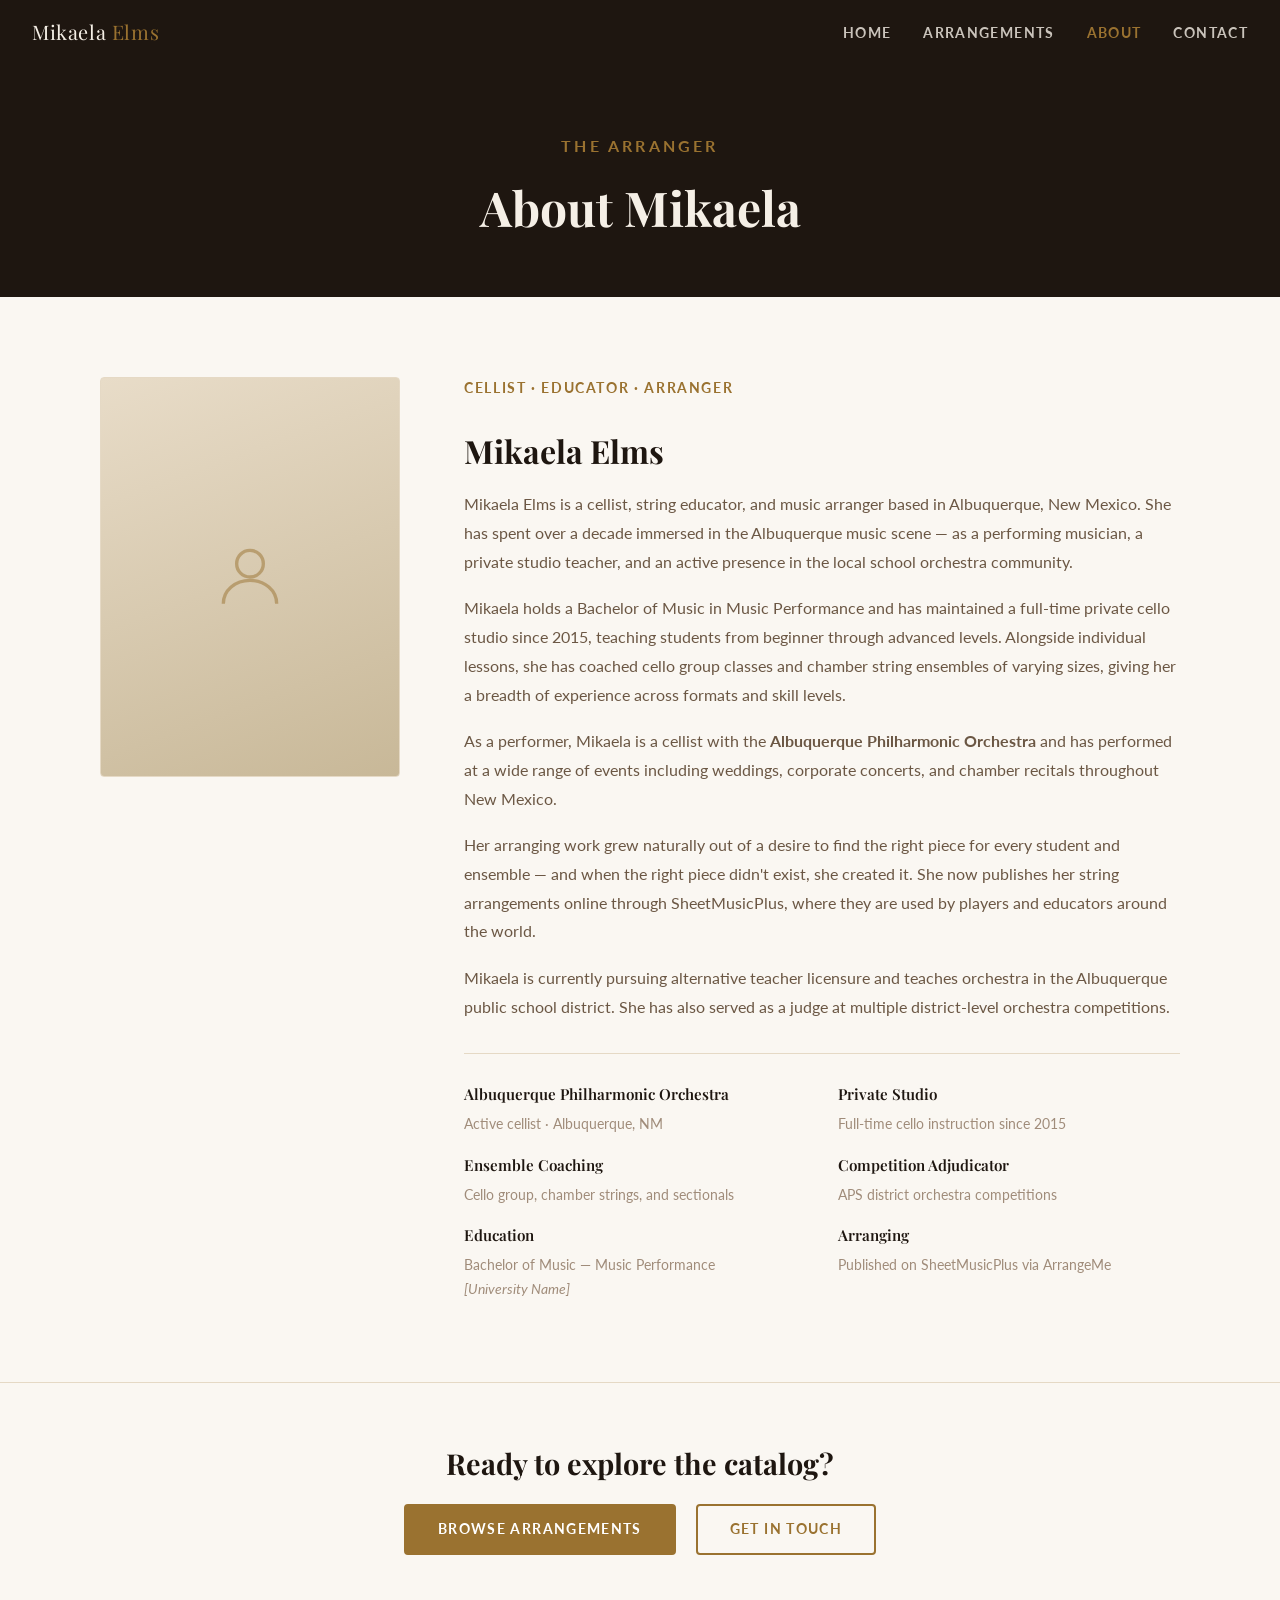
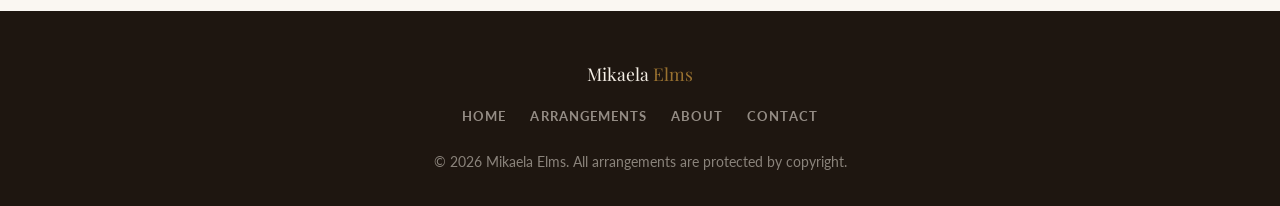
==== about.html @ 3a96482f "new site changes" ====
<!DOCTYPE html>
<html lang="en">
<head>
  <meta charset="UTF-8" />
  <meta name="viewport" content="width=device-width, initial-scale=1.0" />
  <title>About — Mikaela Elms</title>
  <meta name="description" content="About Mikaela Elms — cellist, educator, and arranger based in Albuquerque, New Mexico." />
  <link rel="stylesheet" href="styles.css" />
</head>
<body>

<!-- ── Navigation ──────────────────────────────────────────── -->
<nav class="site-nav">
  <a href="index.html" class="logo">Mikaela <span>Elms</span></a>
  <button class="nav-toggle" aria-label="Toggle menu" onclick="this.closest('nav').querySelector('.nav-links').classList.toggle('open')">
    <span></span><span></span><span></span>
  </button>
  <ul class="nav-links">
    <li><a href="index.html">Home</a></li>
    <li><a href="arrangements.html">Arrangements</a></li>
    <li><a href="about.html" class="active">About</a></li>
    <li><a href="contact.html">Contact</a></li>
  </ul>
</nav>

<!-- ── Page hero ───────────────────────────────────────────── -->
<div class="page-hero">
  <p class="section-label">The Arranger</p>
  <h1>About Mikaela</h1>
</div>

<!-- ── About content ───────────────────────────────────────── -->
<section class="section">
  <div class="section-inner">
    <div class="about-grid">

      <!-- Photo -->
      <div>
        <!-- Replace the placeholder below with:
             <img class="about-photo" src="images/mikaela.jpg" alt="Mikaela Elms">
             once you have a photo ready. -->
        <div class="about-photo-placeholder">
          <svg width="80" height="80" viewBox="0 0 24 24" fill="none" stroke="#9A7230" stroke-width="1" opacity="0.5">
            <circle cx="12" cy="8" r="4"/>
            <path d="M4 20c0-4 3.6-7 8-7s8 3 8 7"/>
          </svg>
        </div>
      </div>

      <!-- Text -->
      <div class="about-text">
        <div class="about-sub">Cellist · Educator · Arranger</div>
        <h2>Mikaela Elms</h2>

        <p>
          Mikaela Elms is a cellist, string educator, and music arranger based in Albuquerque, New Mexico.
          She has spent over a decade immersed in the Albuquerque music scene — as a performing musician,
          a private studio teacher, and an active presence in the local school orchestra community.
        </p>

        <p>
          Mikaela holds a Bachelor of Music in Music Performance and has maintained a full-time private
          cello studio since 2015, teaching students from beginner through advanced levels. Alongside
          individual lessons, she has coached cello group classes and chamber string ensembles of
          varying sizes, giving her a breadth of experience across formats and skill levels.
        </p>

        <p>
          As a performer, Mikaela is a cellist with the
          <strong>Albuquerque Philharmonic Orchestra</strong> and has performed at a wide range
          of events including weddings, corporate concerts, and chamber recitals throughout New Mexico.
        </p>

        <p>
          Her arranging work grew naturally out of a desire to find the right piece for every student
          and ensemble — and when the right piece didn't exist, she created it. She now publishes her
          string arrangements online through SheetMusicPlus, where they are used by players and
          educators around the world.
        </p>

        <p>
          Mikaela is currently pursuing alternative teacher licensure and teaches orchestra in the
          Albuquerque public school district. She has also served as a judge at multiple district-level
          orchestra competitions.
        </p>

        <!-- Credentials grid -->
        <div class="about-credentials">
          <div class="credential">
            <h4>Albuquerque Philharmonic Orchestra</h4>
            <p>Active cellist · Albuquerque, NM</p>
          </div>
          <div class="credential">
            <h4>Private Studio</h4>
            <p>Full-time cello instruction since 2015</p>
          </div>
          <div class="credential">
            <h4>Ensemble Coaching</h4>
            <p>Cello group, chamber strings, and sectionals</p>
          </div>
          <div class="credential">
            <h4>Competition Adjudicator</h4>
            <p>APS district orchestra competitions</p>
          </div>
          <div class="credential">
            <h4>Education</h4>
            <p>Bachelor of Music — Music Performance<br><em>[University Name]</em></p>
          </div>
          <div class="credential">
            <h4>Arranging</h4>
            <p>Published on SheetMusicPlus via ArrangeMe</p>
          </div>
        </div>

      </div><!-- /about-text -->
    </div><!-- /about-grid -->
  </div>
</section>

<!-- ── CTA ─────────────────────────────────────────────────── -->
<section style="background:#FAF7F2; padding:3.5rem 2rem; text-align:center; border-top:1px solid var(--border);">
  <h2 style="font-family:var(--serif);font-size:1.8rem;color:var(--text);margin-bottom:1rem;">
    Ready to explore the catalog?
  </h2>
  <a href="arrangements.html" class="btn btn-gold" style="margin-right:1rem;">Browse Arrangements</a>
  <a href="contact.html" class="btn btn-outline">Get in Touch</a>
</section>

<!-- ── Footer ──────────────────────────────────────────────── -->
<footer class="site-footer">
  <div class="footer-logo">Mikaela <span>Elms</span></div>
  <div class="footer-links">
    <a href="index.html">Home</a>
    <a href="arrangements.html">Arrangements</a>
    <a href="about.html">About</a>
    <a href="contact.html">Contact</a>
  </div>
  <p class="copyright">&copy; <span id="year"></span> Mikaela Elms. All arrangements are protected by copyright.</p>
</footer>

<script>document.getElementById('year').textContent = new Date().getFullYear();</script>
</body>
</html>
---- styles.css ----
/* ============================================================
   Mikaela Elms — String Arrangements
   Warm & elegant palette
   ============================================================ */

@import url('https://fonts.googleapis.com/css2?family=Playfair+Display:ital,wght@0,400;0,600;0,700;1,400;1,600&family=Lato:wght@300;400;700&display=swap');

/* ── Reset & base ─────────────────────────────────────────── */
*, *::before, *::after { box-sizing: border-box; margin: 0; padding: 0; }

:root {
  --bg:        #FAF7F2;
  --bg-card:   #FFFFFF;
  --text:      #1E1610;
  --text-mid:  #6B5744;
  --text-light:#A08C7A;
  --gold:      #9A7230;
  --gold-dark: #6E5020;
  --border:    #E5D9C5;
  --nav-bg:    #1E1610;
  --nav-text:  #F5EFE6;
  --hero-overlay: rgba(20, 12, 5, 0.60);

  --serif: 'Playfair Display', Georgia, serif;
  --sans:  'Lato', system-ui, sans-serif;

  --radius: 4px;
  --shadow: 0 2px 12px rgba(0,0,0,0.08);
  --shadow-hover: 0 6px 24px rgba(0,0,0,0.14);
  --transition: 0.25s ease;
}

html { scroll-behavior: smooth; }

body {
  font-family: var(--sans);
  font-size: 16px;
  line-height: 1.7;
  background: var(--bg);
  color: var(--text);
}

a { color: var(--gold); text-decoration: none; }
a:hover { color: var(--gold-dark); }

img { display: block; max-width: 100%; }

/* ── Nav ──────────────────────────────────────────────────── */
.site-nav {
  position: sticky;
  top: 0;
  z-index: 100;
  background: var(--nav-bg);
  padding: 0 2rem;
  display: flex;
  align-items: center;
  justify-content: space-between;
  height: 64px;
}

.site-nav .logo {
  font-family: var(--serif);
  font-size: 1.25rem;
  color: var(--nav-text);
  letter-spacing: 0.03em;
}
.site-nav .logo span { color: var(--gold); }

.nav-links {
  display: flex;
  gap: 2rem;
  list-style: none;
}
.nav-links a {
  font-family: var(--sans);
  font-size: 0.85rem;
  font-weight: 700;
  letter-spacing: 0.1em;
  text-transform: uppercase;
  color: var(--nav-text);
  opacity: 0.8;
  transition: opacity var(--transition), color var(--transition);
}
.nav-links a:hover,
.nav-links a.active { opacity: 1; color: var(--gold); }

.nav-toggle { display: none; background: none; border: none; cursor: pointer; }
.nav-toggle span {
  display: block; width: 24px; height: 2px;
  background: var(--nav-text); margin: 5px 0;
  transition: transform var(--transition), opacity var(--transition);
}

/* ── Hero ─────────────────────────────────────────────────── */
.hero {
  position: relative;
  min-height: 520px;
  display: flex;
  align-items: center;
  justify-content: center;
  text-align: center;
  overflow: hidden;
  background: #2C1E10;
}

.hero-bg {
  position: absolute; inset: 0;
  background:
    linear-gradient(160deg, #3A2510 0%, #1A0F06 100%);
}
/* Subtle decorative lines */
.hero-bg::after {
  content: '';
  position: absolute; inset: 0;
  background: url("data:image/svg+xml,%3Csvg width='60' height='60' viewBox='0 0 60 60' xmlns='http://www.w3.org/2000/svg'%3E%3Cg fill='none' stroke='%23A07830' stroke-width='0.4' opacity='0.15'%3E%3Cline x1='0' y1='30' x2='60' y2='30'/%3E%3Cline x1='30' y1='0' x2='30' y2='60'/%3E%3C/g%3E%3C/svg%3E") repeat;
}

.hero-content {
  position: relative;
  z-index: 1;
  max-width: 700px;
  padding: 4rem 2rem;
}

.hero-eyebrow {
  font-family: var(--sans);
  font-size: 0.8rem;
  font-weight: 700;
  letter-spacing: 0.2em;
  text-transform: uppercase;
  color: var(--gold);
  margin-bottom: 1rem;
}

.hero h1 {
  font-family: var(--serif);
  font-size: clamp(2.4rem, 5vw, 3.8rem);
  font-weight: 700;
  line-height: 1.15;
  color: #F5EFE6;
  margin-bottom: 1.25rem;
}
.hero h1 em { font-style: italic; color: var(--gold); }

.hero-sub {
  font-size: 1.05rem;
  color: rgba(245,239,230,0.75);
  margin-bottom: 2rem;
  max-width: 480px;
  margin-left: auto;
  margin-right: auto;
}

.btn {
  display: inline-block;
  padding: 0.75rem 2rem;
  border-radius: var(--radius);
  font-family: var(--sans);
  font-size: 0.85rem;
  font-weight: 700;
  letter-spacing: 0.1em;
  text-transform: uppercase;
  transition: background var(--transition), color var(--transition), transform var(--transition);
  cursor: pointer;
  border: 2px solid transparent;
}

.btn-gold {
  background: var(--gold);
  color: #fff;
  border-color: var(--gold);
}
.btn-gold:hover {
  background: var(--gold-dark);
  border-color: var(--gold-dark);
  color: #fff;
  transform: translateY(-1px);
}

.btn-outline {
  background: transparent;
  color: var(--gold);
  border-color: var(--gold);
}
.btn-outline:hover {
  background: var(--gold);
  color: #fff;
  transform: translateY(-1px);
}

/* ── Divider ──────────────────────────────────────────────── */
.divider {
  width: 60px; height: 2px;
  background: var(--gold);
  margin: 1rem auto 1.5rem;
}

/* ── Section wrapper ──────────────────────────────────────── */
.section { padding: 5rem 2rem; }
.section-inner { max-width: 1080px; margin: 0 auto; }

.section-label {
  font-family: var(--sans);
  font-size: 0.75rem;
  font-weight: 700;
  letter-spacing: 0.2em;
  text-transform: uppercase;
  color: var(--gold);
  text-align: center;
  margin-bottom: 0.5rem;
}

.section-title {
  font-family: var(--serif);
  font-size: clamp(1.8rem, 3vw, 2.6rem);
  font-weight: 700;
  text-align: center;
  color: var(--text);
  margin-bottom: 0.5rem;
}

.section-sub {
  text-align: center;
  color: var(--text-mid);
  max-width: 560px;
  margin: 0 auto 3rem;
  font-size: 0.97rem;
}

/* ── Arrangement cards ────────────────────────────────────── */
.card-grid {
  display: grid;
  grid-template-columns: repeat(auto-fill, minmax(240px, 1fr));
  gap: 1.5rem;
}

.arrangement-card {
  background: var(--bg-card);
  border: 1px solid var(--border);
  border-radius: var(--radius);
  overflow: hidden;
  box-shadow: var(--shadow);
  transition: box-shadow var(--transition), transform var(--transition);
  display: flex;
  flex-direction: column;
}
.arrangement-card:hover {
  box-shadow: var(--shadow-hover);
  transform: translateY(-3px);
}

.card-thumb {
  width: 100%;
  aspect-ratio: 4/3;
  object-fit: cover;
  background: var(--border);
}

.card-thumb-placeholder {
  width: 100%;
  aspect-ratio: 4/3;
  background: linear-gradient(135deg, #E8DCC8, #D5C4A8);
  display: flex;
  align-items: center;
  justify-content: center;
}
.card-thumb-placeholder svg { opacity: 0.35; }

.card-body {
  padding: 1.1rem 1.25rem 1.4rem;
  flex: 1;
  display: flex;
  flex-direction: column;
}

.card-tag {
  font-size: 0.7rem;
  font-weight: 700;
  letter-spacing: 0.12em;
  text-transform: uppercase;
  color: var(--gold);
  margin-bottom: 0.35rem;
}

.card-title {
  font-family: var(--serif);
  font-size: 1.05rem;
  font-weight: 600;
  color: var(--text);
  line-height: 1.3;
  margin-bottom: 0.5rem;
  flex: 1;
}

.card-desc {
  font-size: 0.85rem;
  color: var(--text-mid);
  margin-bottom: 1rem;
  line-height: 1.5;
}

.card-link {
  display: inline-block;
  font-size: 0.78rem;
  font-weight: 700;
  letter-spacing: 0.08em;
  text-transform: uppercase;
  color: var(--gold);
  border-bottom: 1px solid var(--gold);
  padding-bottom: 1px;
  transition: color var(--transition), border-color var(--transition);
  align-self: flex-start;
}
.card-link:hover { color: var(--gold-dark); border-color: var(--gold-dark); }

/* ── Filter tabs ──────────────────────────────────────────── */
.filter-bar {
  display: flex;
  flex-wrap: wrap;
  gap: 0.5rem;
  justify-content: center;
  margin-bottom: 2.5rem;
}

.filter-btn {
  padding: 0.45rem 1.25rem;
  border-radius: 2rem;
  border: 1.5px solid var(--border);
  background: var(--bg-card);
  font-family: var(--sans);
  font-size: 0.8rem;
  font-weight: 700;
  letter-spacing: 0.08em;
  text-transform: uppercase;
  color: var(--text-mid);
  cursor: pointer;
  transition: all var(--transition);
}
.filter-btn:hover { border-color: var(--gold); color: var(--gold); }
.filter-btn.active {
  background: var(--gold);
  border-color: var(--gold);
  color: #fff;
}

/* ── About strip (home) ───────────────────────────────────── */
.about-strip {
  background: #2C1E10;
  color: #F5EFE6;
  padding: 5rem 2rem;
  text-align: center;
}
.about-strip .section-label { color: var(--gold); }
.about-strip .section-title { color: #F5EFE6; }
.about-strip .divider { margin: 1rem auto 1.5rem; }

.about-strip p {
  max-width: 620px;
  margin: 0 auto 2rem;
  color: rgba(245,239,230,0.8);
  font-size: 1.02rem;
  line-height: 1.8;
}

/* ── Full about page ──────────────────────────────────────── */
.about-grid {
  display: grid;
  grid-template-columns: 300px 1fr;
  gap: 4rem;
  align-items: start;
}

.about-photo {
  width: 100%;
  aspect-ratio: 3/4;
  object-fit: cover;
  border-radius: var(--radius);
  border: 1px solid var(--border);
}

.about-photo-placeholder {
  width: 100%;
  aspect-ratio: 3/4;
  background: linear-gradient(160deg, #E8DCC8, #C8B898);
  border-radius: var(--radius);
  display: flex;
  align-items: center;
  justify-content: center;
  border: 1px solid var(--border);
}

.about-text h2 {
  font-family: var(--serif);
  font-size: 2rem;
  color: var(--text);
  margin-bottom: 0.75rem;
}

.about-text .about-sub {
  font-size: 0.85rem;
  font-weight: 700;
  letter-spacing: 0.12em;
  text-transform: uppercase;
  color: var(--gold);
  margin-bottom: 1.5rem;
}

.about-text p {
  color: var(--text-mid);
  margin-bottom: 1.1rem;
  font-size: 1rem;
  line-height: 1.8;
}

.about-credentials {
  margin-top: 2rem;
  border-top: 1px solid var(--border);
  padding-top: 1.75rem;
  display: grid;
  grid-template-columns: 1fr 1fr;
  gap: 1rem 2rem;
}

.credential h4 {
  font-family: var(--serif);
  font-size: 0.95rem;
  font-weight: 600;
  color: var(--text);
  margin-bottom: 0.25rem;
}
.credential p {
  font-size: 0.85rem;
  color: var(--text-light);
  margin: 0;
}

/* ── Page hero (inner pages) ──────────────────────────────── */
.page-hero {
  background: var(--nav-bg);
  padding: 3.5rem 2rem 3rem;
  text-align: center;
}
.page-hero .section-label { color: var(--gold); margin-bottom: 0.5rem; }
.page-hero h1 {
  font-family: var(--serif);
  font-size: clamp(2rem, 4vw, 3rem);
  color: #F5EFE6;
  font-weight: 700;
}
.page-hero p {
  color: rgba(245,239,230,0.7);
  margin-top: 0.75rem;
  font-size: 1rem;
}

/* ── Contact ──────────────────────────────────────────────── */
.contact-grid {
  display: grid;
  grid-template-columns: 1fr 1fr;
  gap: 4rem;
  align-items: start;
}

.contact-info h3 {
  font-family: var(--serif);
  font-size: 1.5rem;
  color: var(--text);
  margin-bottom: 1rem;
}
.contact-info p { color: var(--text-mid); margin-bottom: 1rem; font-size: 0.97rem; }

.contact-item {
  display: flex;
  align-items: center;
  gap: 0.75rem;
  margin-bottom: 0.75rem;
  font-size: 0.95rem;
  color: var(--text-mid);
}
.contact-item svg { flex-shrink: 0; color: var(--gold); }

.contact-form { display: flex; flex-direction: column; gap: 1rem; }

.form-group { display: flex; flex-direction: column; gap: 0.35rem; }

.form-group label {
  font-size: 0.78rem;
  font-weight: 700;
  letter-spacing: 0.08em;
  text-transform: uppercase;
  color: var(--text-mid);
}

.form-group input,
.form-group textarea,
.form-group select {
  padding: 0.65rem 0.9rem;
  border: 1.5px solid var(--border);
  border-radius: var(--radius);
  font-family: var(--sans);
  font-size: 0.97rem;
  color: var(--text);
  background: var(--bg-card);
  transition: border-color var(--transition);
  width: 100%;
}
.form-group input:focus,
.form-group textarea:focus,
.form-group select:focus {
  outline: none;
  border-color: var(--gold);
}
.form-group textarea { resize: vertical; min-height: 130px; }

/* ── Footer ───────────────────────────────────────────────── */
.site-footer {
  background: var(--nav-bg);
  padding: 3rem 2rem 2rem;
  text-align: center;
  color: rgba(245,239,230,0.5);
  font-size: 0.85rem;
}
.site-footer .footer-logo {
  font-family: var(--serif);
  font-size: 1.1rem;
  color: var(--nav-text);
  margin-bottom: 0.75rem;
}
.site-footer .footer-logo span { color: var(--gold); }
.site-footer .footer-links { display: flex; gap: 1.5rem; justify-content: center; margin: 1rem 0; }
.site-footer .footer-links a {
  color: rgba(245,239,230,0.55);
  font-size: 0.82rem;
  font-weight: 700;
  letter-spacing: 0.08em;
  text-transform: uppercase;
  transition: color var(--transition);
}
.site-footer .footer-links a:hover { color: var(--gold); }
.site-footer .copyright { margin-top: 1.5rem; }

/* ── Responsive ───────────────────────────────────────────── */
@media (max-width: 760px) {
  .about-grid, .contact-grid { grid-template-columns: 1fr; gap: 2.5rem; }
  .about-credentials { grid-template-columns: 1fr; }
  .nav-links { display: none; }
  .nav-toggle { display: block; }
  .nav-links.open {
    display: flex;
    flex-direction: column;
    position: absolute;
    top: 64px; left: 0; right: 0;
    background: var(--nav-bg);
    padding: 1.5rem 2rem 2rem;
    gap: 1.25rem;
    z-index: 99;
  }
}
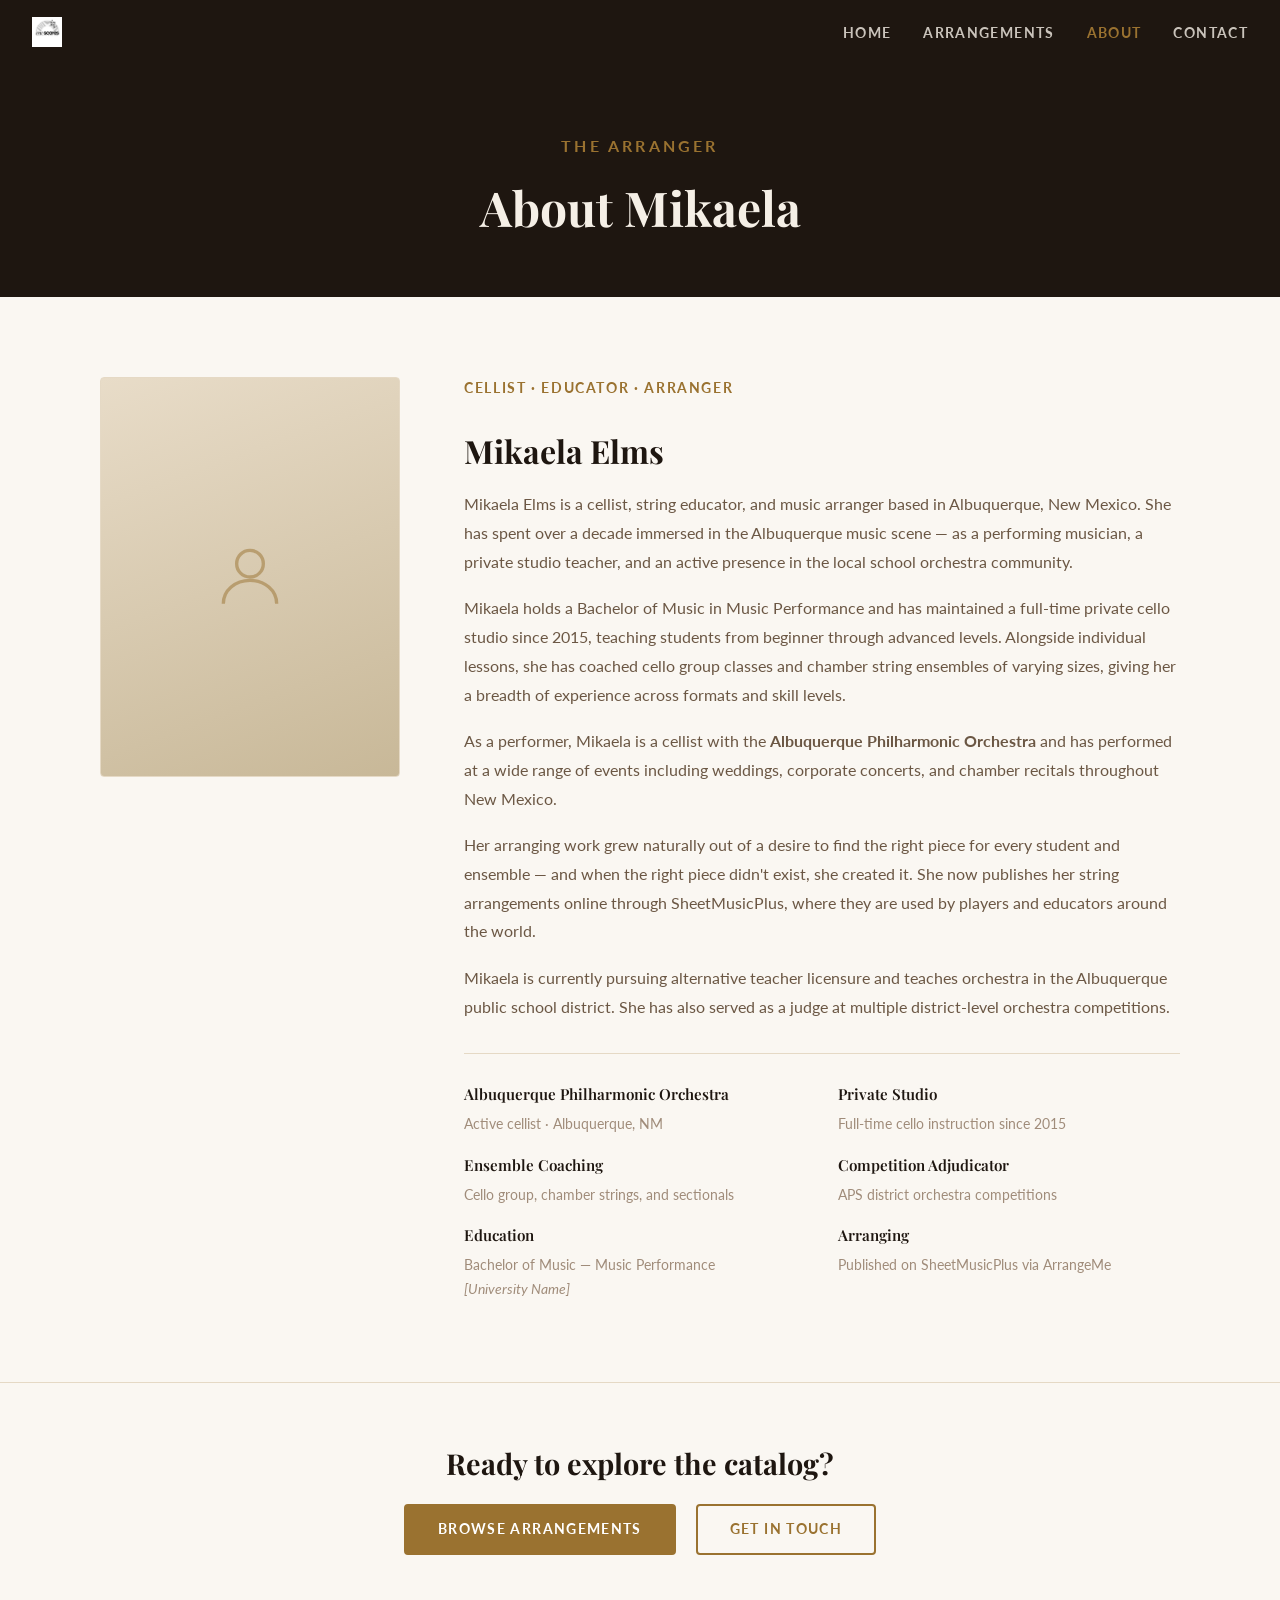
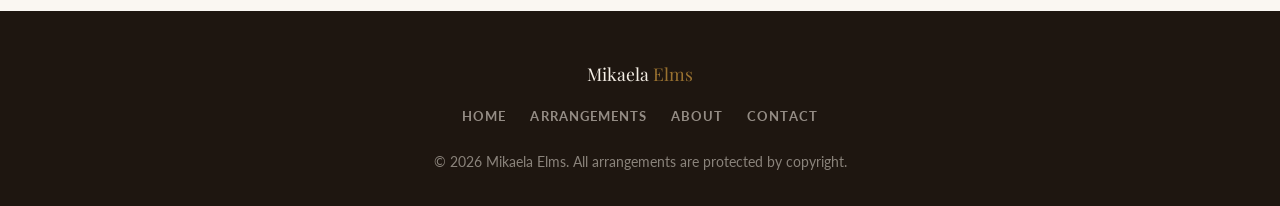
==== commit 9379a803: "theming update" ====
--- a/about.html
+++ b/about.html
@@ -11,7 +11,7 @@
 
 <!-- ── Navigation ──────────────────────────────────────────── -->
 <nav class="site-nav">
-  <a href="index.html" class="logo">Mikaela <span>Elms</span></a>
+  <a href="index.html" class="logo-img"><img src="1.png" alt="me·scores" height="30"></a>
   <button class="nav-toggle" aria-label="Toggle menu" onclick="this.closest('nav').querySelector('.nav-links').classList.toggle('open')">
     <span></span><span></span><span></span>
   </button>
--- a/styles.css
+++ b/styles.css
@@ -65,6 +65,16 @@
   letter-spacing: 0.03em;
 }
 .site-nav .logo span { color: var(--gold); }
+
+.site-nav .logo-img {
+  display: flex;
+  align-items: center;
+}
+.site-nav .logo-img img {
+  display: block;
+  height: 30px;
+  width: auto;
+}
 
 .nav-links {
   display: flex;
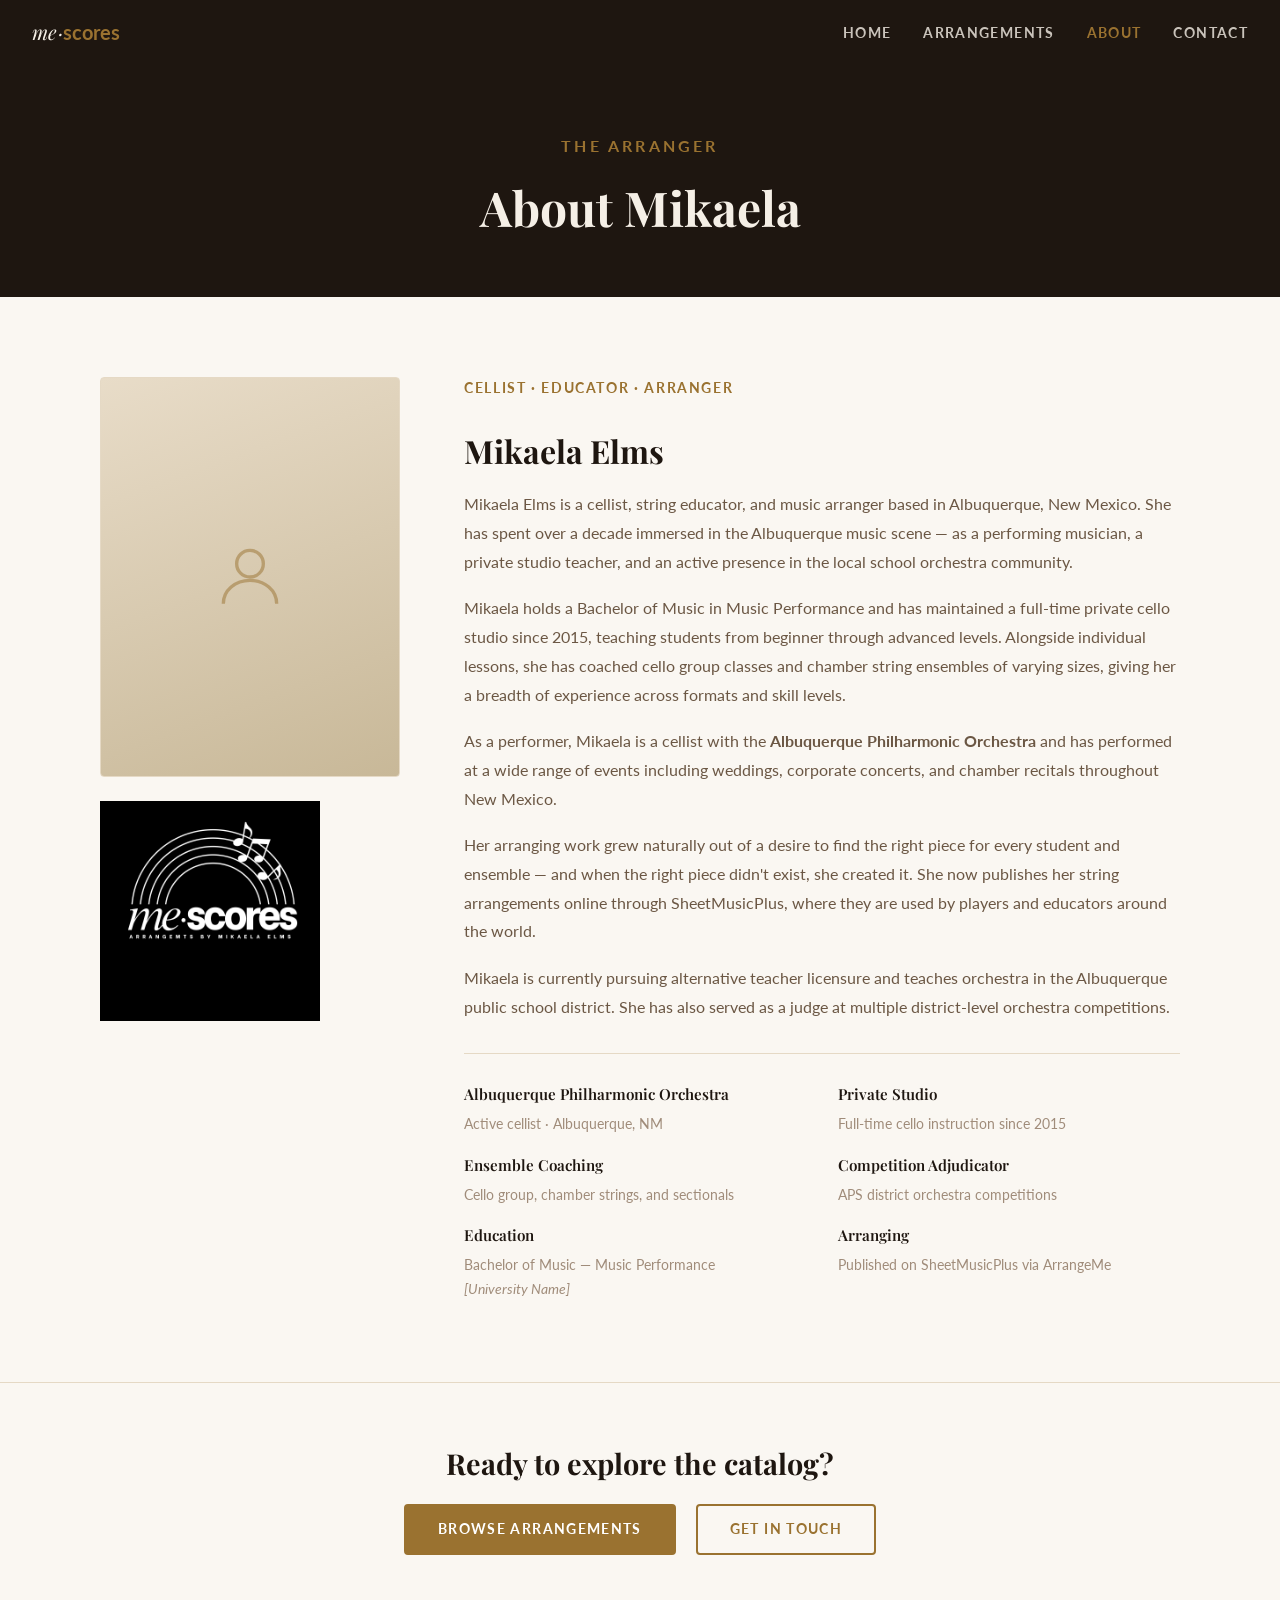
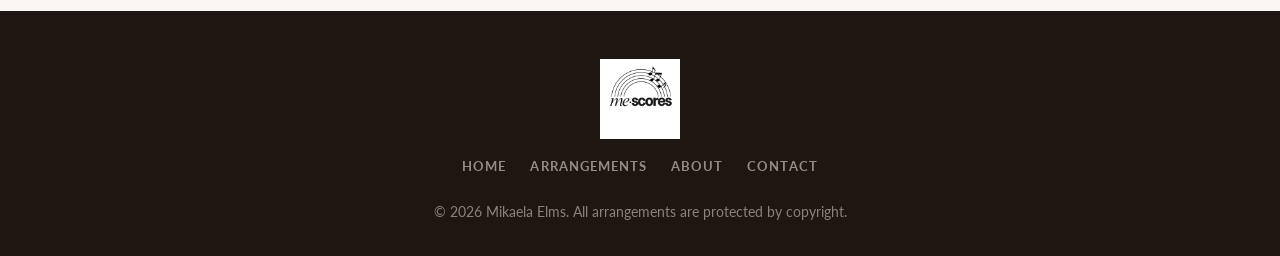
==== commit 0ec770ab: "logo changes" ====
--- a/about.html
+++ b/about.html
@@ -11,7 +11,7 @@
 
 <!-- ── Navigation ──────────────────────────────────────────── -->
 <nav class="site-nav">
-  <a href="index.html" class="logo-img"><img src="1.png" alt="me·scores" height="30"></a>
+  <a href="index.html" class="logo"><em>me</em>·<span>scores</span></a>
   <button class="nav-toggle" aria-label="Toggle menu" onclick="this.closest('nav').querySelector('.nav-links').classList.toggle('open')">
     <span></span><span></span><span></span>
   </button>
@@ -44,6 +44,10 @@
             <circle cx="12" cy="8" r="4"/>
             <path d="M4 20c0-4 3.6-7 8-7s8 3 8 7"/>
           </svg>
+        </div>
+        <!-- Brand logo below photo -->
+        <div style="text-align:center; margin-top:1.5rem;">
+          <img src="2.png" alt="me·scores — Arrangements by Mikaela Elms" style="max-width:220px; width:100%; height:auto;">
         </div>
       </div>
 
@@ -128,7 +132,7 @@
 
 <!-- ── Footer ──────────────────────────────────────────────── -->
 <footer class="site-footer">
-  <div class="footer-logo">Mikaela <span>Elms</span></div>
+  <img src="3.png" alt="me·scores" class="footer-logo-img">
   <div class="footer-links">
     <a href="index.html">Home</a>
     <a href="arrangements.html">Arrangements</a>
--- a/styles.css
+++ b/styles.css
@@ -62,19 +62,17 @@
   font-family: var(--serif);
   font-size: 1.25rem;
   color: var(--nav-text);
-  letter-spacing: 0.03em;
-}
-.site-nav .logo span { color: var(--gold); }
-
-.site-nav .logo-img {
-  display: flex;
-  align-items: center;
-}
-.site-nav .logo-img img {
-  display: block;
-  height: 30px;
-  width: auto;
-}
+  letter-spacing: 0.02em;
+  font-style: italic;
+}
+.site-nav .logo span {
+  font-family: var(--sans);
+  font-style: normal;
+  font-weight: 700;
+  color: var(--gold);
+  letter-spacing: 0;
+}
+
 
 .nav-links {
   display: flex;
@@ -522,6 +520,14 @@
 }
 .form-group textarea { resize: vertical; min-height: 130px; }
 
+/* ── Hero logo ────────────────────────────────────────────── */
+.hero-logo {
+  max-width: 300px;
+  width: 70%;
+  height: auto;
+  margin: 0 auto 1.5rem;
+}
+
 /* ── Footer ───────────────────────────────────────────────── */
 .site-footer {
   background: var(--nav-bg);
@@ -530,13 +536,12 @@
   color: rgba(245,239,230,0.5);
   font-size: 0.85rem;
 }
-.site-footer .footer-logo {
-  font-family: var(--serif);
-  font-size: 1.1rem;
-  color: var(--nav-text);
-  margin-bottom: 0.75rem;
-}
-.site-footer .footer-logo span { color: var(--gold); }
+.footer-logo-img {
+  height: 80px;
+  width: auto;
+  margin: 0 auto 0.75rem;
+  display: block;
+}
 .site-footer .footer-links { display: flex; gap: 1.5rem; justify-content: center; margin: 1rem 0; }
 .site-footer .footer-links a {
   color: rgba(245,239,230,0.55);
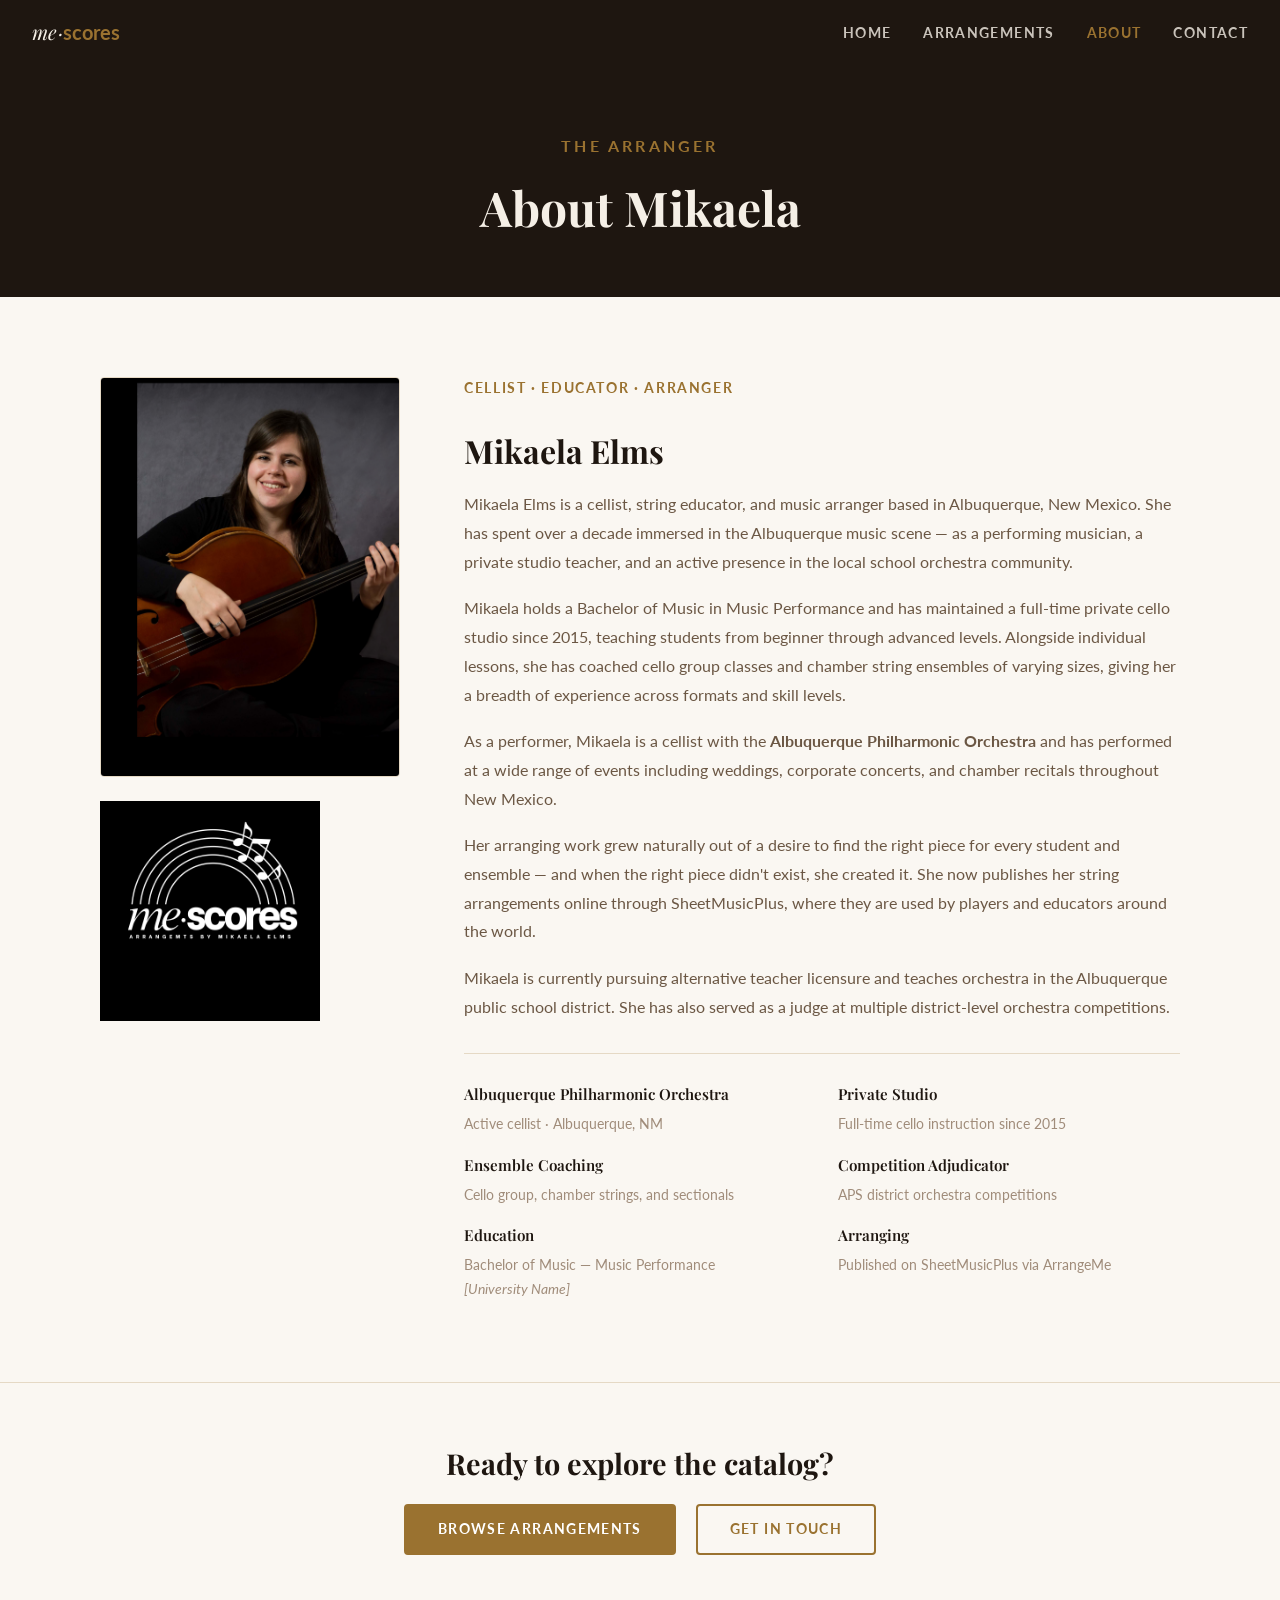
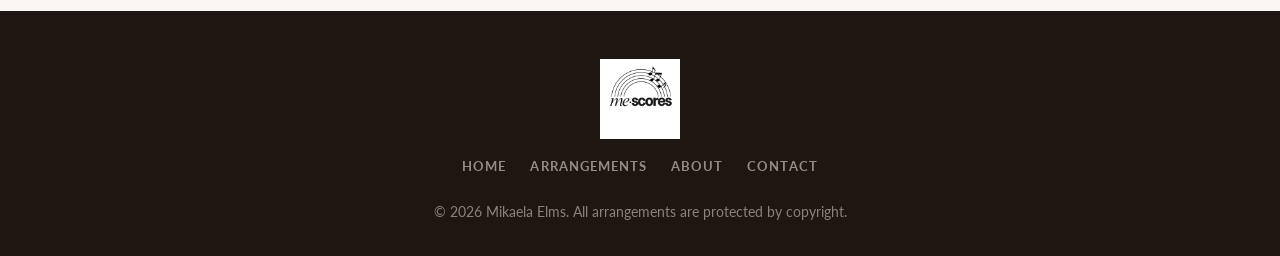
==== commit da2561cc: "images changes" ====
--- a/about.html
+++ b/about.html
@@ -39,12 +39,7 @@
         <!-- Replace the placeholder below with:
              <img class="about-photo" src="images/mikaela.jpg" alt="Mikaela Elms">
              once you have a photo ready. -->
-        <div class="about-photo-placeholder">
-          <svg width="80" height="80" viewBox="0 0 24 24" fill="none" stroke="#9A7230" stroke-width="1" opacity="0.5">
-            <circle cx="12" cy="8" r="4"/>
-            <path d="M4 20c0-4 3.6-7 8-7s8 3 8 7"/>
-          </svg>
-        </div>
+        <img class="about-photo" src="headshot.jpg" alt="Mikaela Elms playing cello">
         <!-- Brand logo below photo -->
         <div style="text-align:center; margin-top:1.5rem;">
           <img src="2.png" alt="me·scores — Arrangements by Mikaela Elms" style="max-width:220px; width:100%; height:auto;">
--- a/styles.css
+++ b/styles.css
@@ -522,8 +522,8 @@
 
 /* ── Hero logo ────────────────────────────────────────────── */
 .hero-logo {
-  max-width: 300px;
-  width: 70%;
+  max-width: 220px;
+  width: 55%;
   height: auto;
   margin: 0 auto 1.5rem;
 }
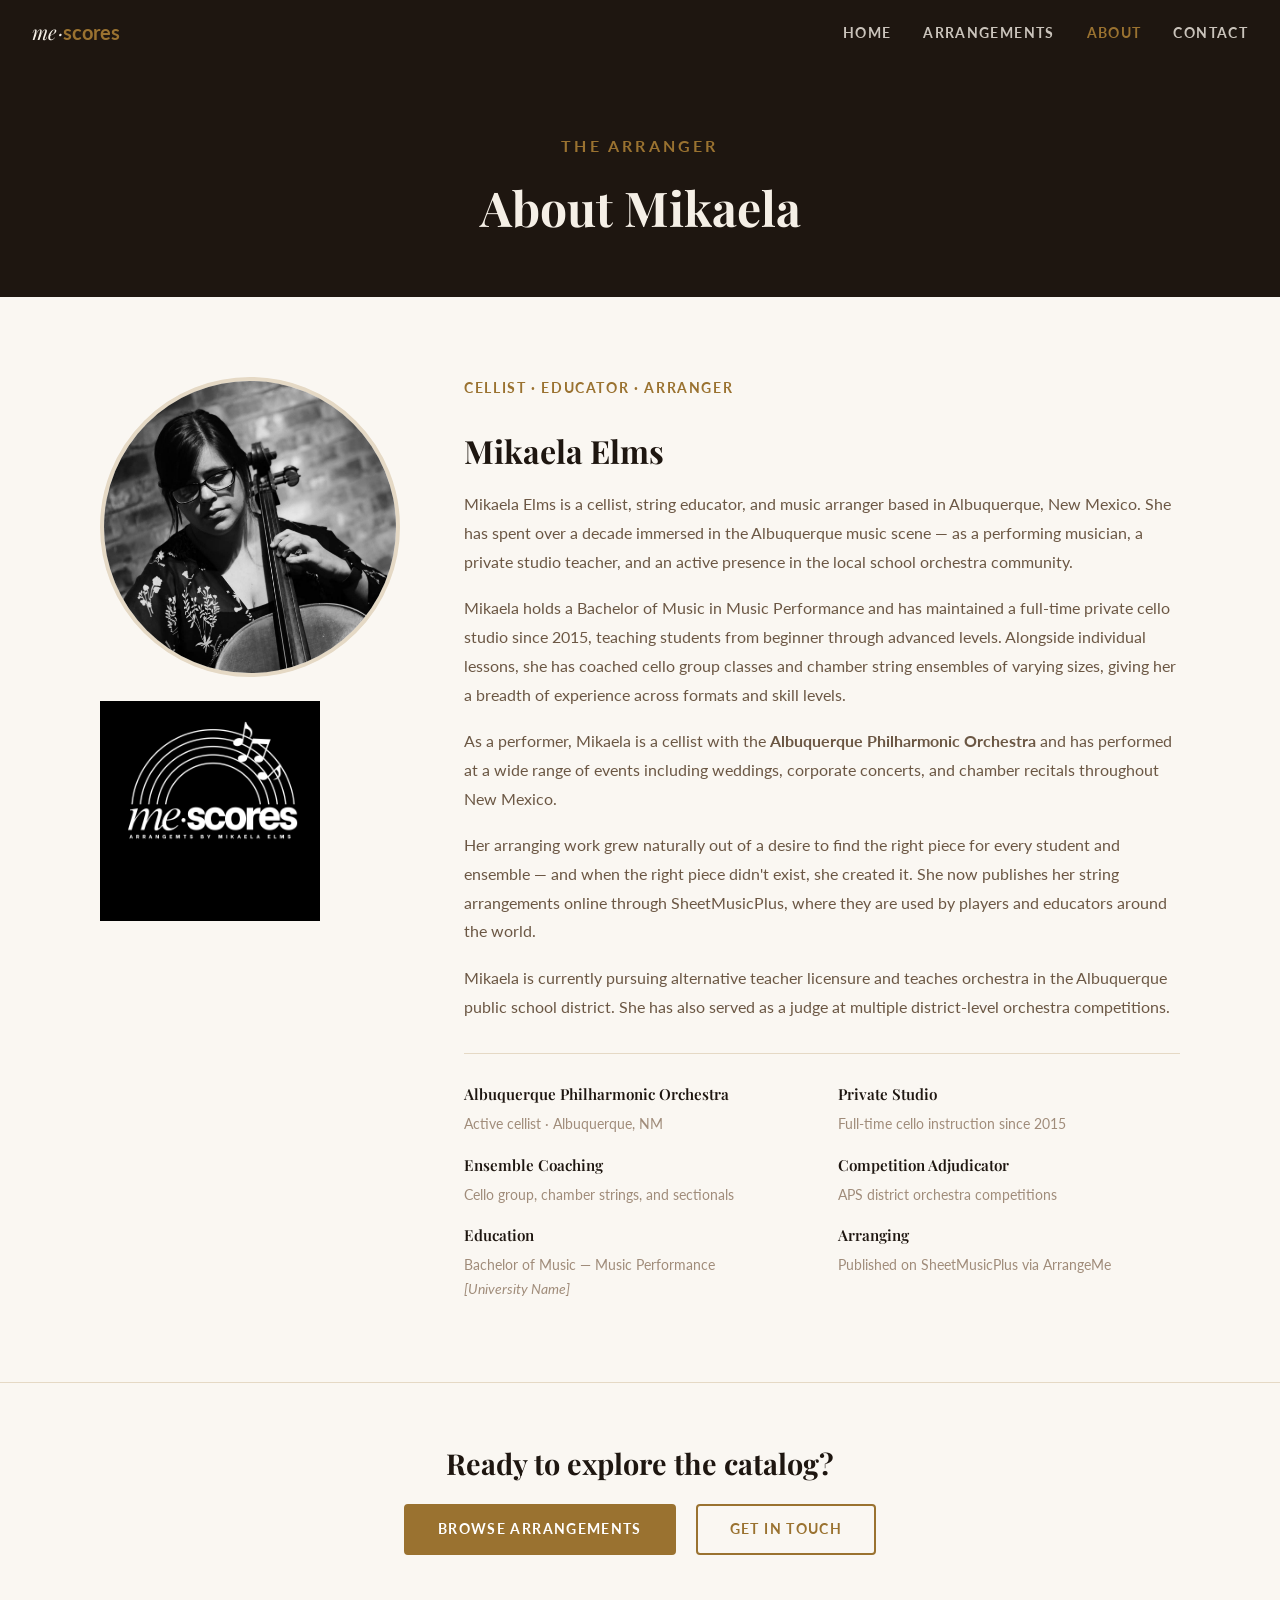
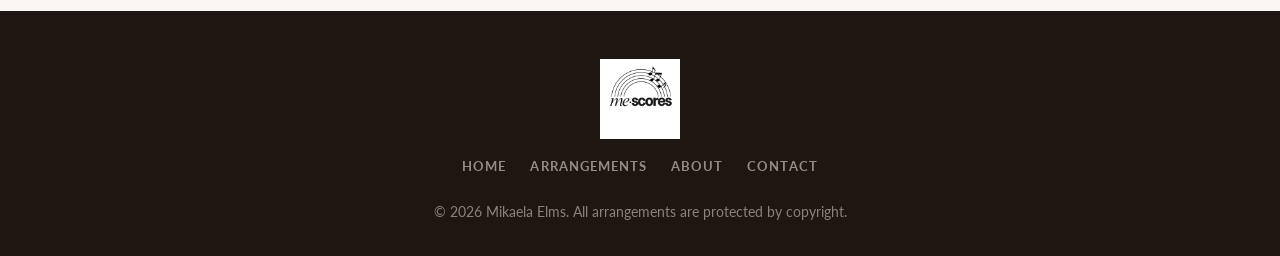
==== commit 4458abbb: "image changes" ====
--- a/about.html
+++ b/about.html
@@ -39,7 +39,7 @@
         <!-- Replace the placeholder below with:
              <img class="about-photo" src="images/mikaela.jpg" alt="Mikaela Elms">
              once you have a photo ready. -->
-        <img class="about-photo" src="headshot.jpg" alt="Mikaela Elms playing cello">
+        <img class="about-photo" src="103149366_10158964871916535_1769505863050712663_n.jpg" alt="Mikaela Elms playing cello">
         <!-- Brand logo below photo -->
         <div style="text-align:center; margin-top:1.5rem;">
           <img src="2.png" alt="me·scores — Arrangements by Mikaela Elms" style="max-width:220px; width:100%; height:auto;">
--- a/styles.css
+++ b/styles.css
@@ -380,10 +380,11 @@
 
 .about-photo {
   width: 100%;
-  aspect-ratio: 3/4;
+  aspect-ratio: 1/1;
   object-fit: cover;
-  border-radius: var(--radius);
-  border: 1px solid var(--border);
+  object-position: center top;
+  border-radius: 50%;
+  border: 4px solid var(--border);
 }
 
 .about-photo-placeholder {
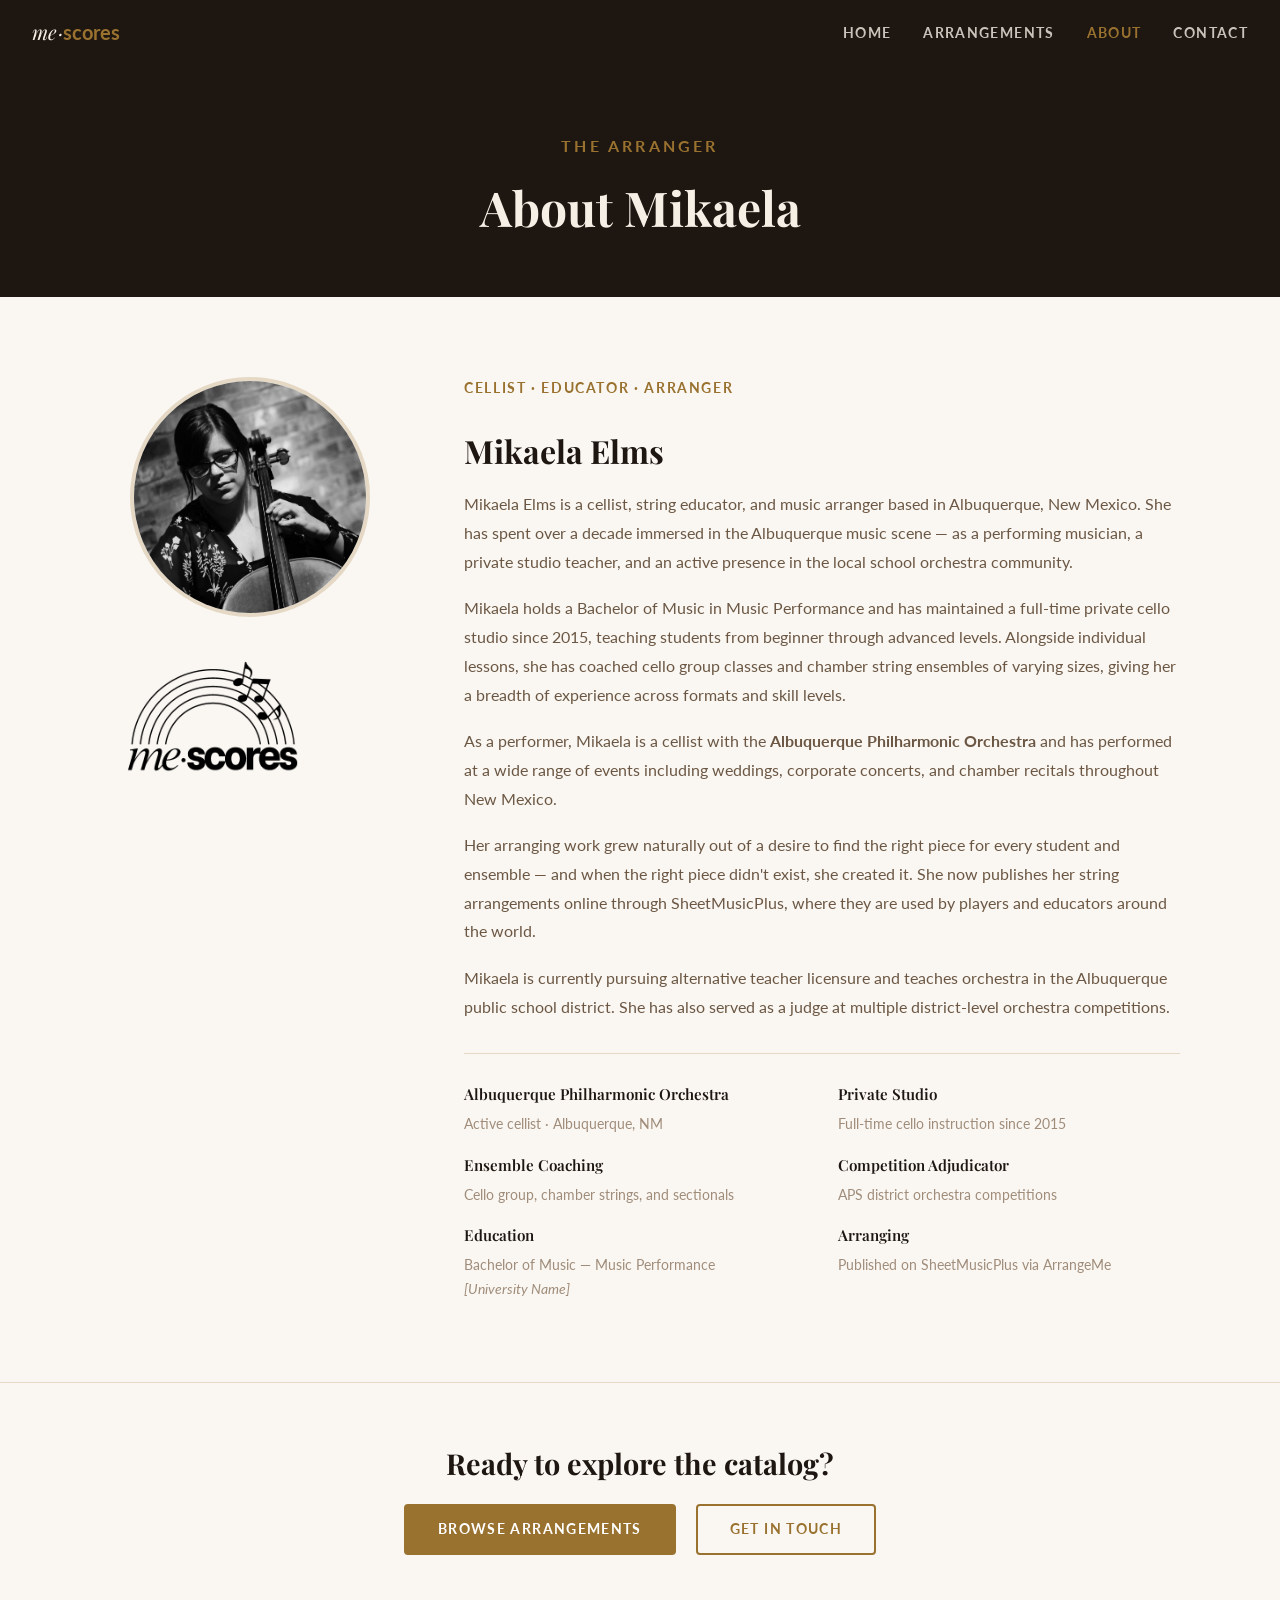
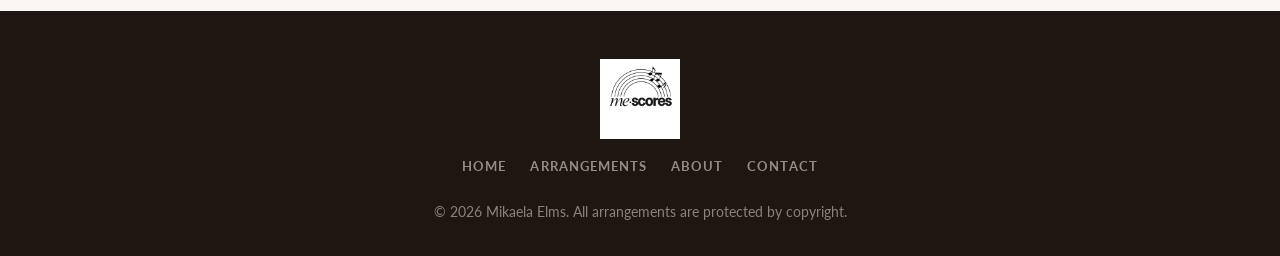
==== commit 36b3b7d6: "visual updates" ====
--- a/about.html
+++ b/about.html
@@ -42,7 +42,7 @@
         <img class="about-photo" src="103149366_10158964871916535_1769505863050712663_n.jpg" alt="Mikaela Elms playing cello">
         <!-- Brand logo below photo -->
         <div style="text-align:center; margin-top:1.5rem;">
-          <img src="2.png" alt="me·scores — Arrangements by Mikaela Elms" style="max-width:220px; width:100%; height:auto;">
+          <img src="logo-black.png" alt="me·scores — Arrangements by Mikaela Elms" style="max-width:220px; width:100%; height:auto;">
         </div>
       </div>
 
--- a/styles.css
+++ b/styles.css
@@ -379,7 +379,10 @@
 }
 
 .about-photo {
+  display: block;
   width: 100%;
+  max-width: 240px;
+  margin: 0 auto;
   aspect-ratio: 1/1;
   object-fit: cover;
   object-position: center top;
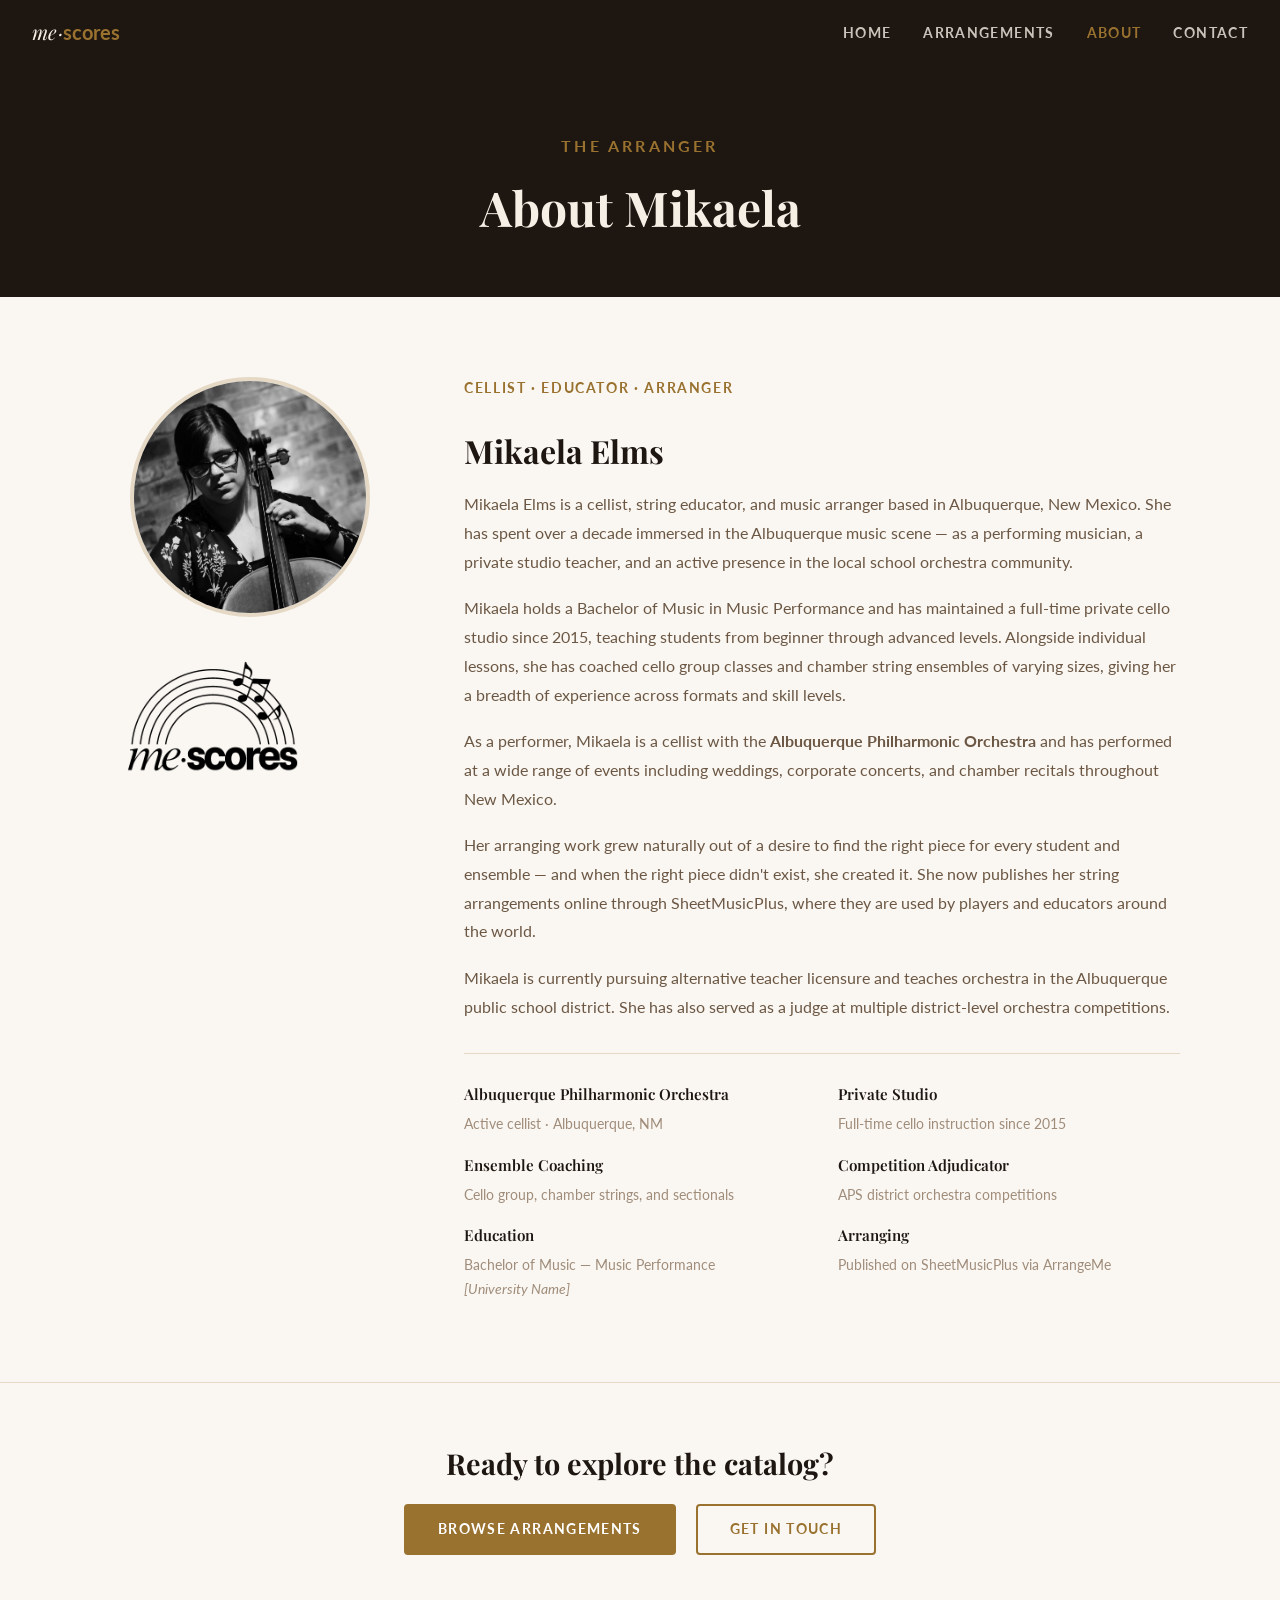
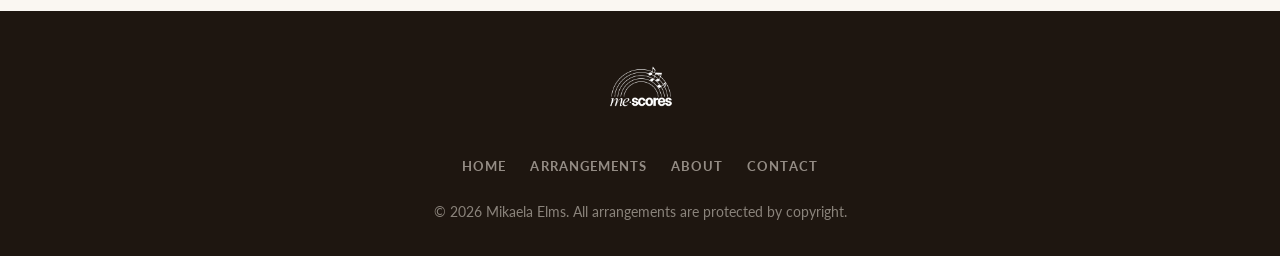
==== commit f209932a: "visual update" ====
--- a/about.html
+++ b/about.html
@@ -127,7 +127,7 @@
 
 <!-- ── Footer ──────────────────────────────────────────────── -->
 <footer class="site-footer">
-  <img src="3.png" alt="me·scores" class="footer-logo-img">
+  <img src="logo-transparent.png" alt="me·scores" class="footer-logo-img">
   <div class="footer-links">
     <a href="index.html">Home</a>
     <a href="arrangements.html">Arrangements</a>
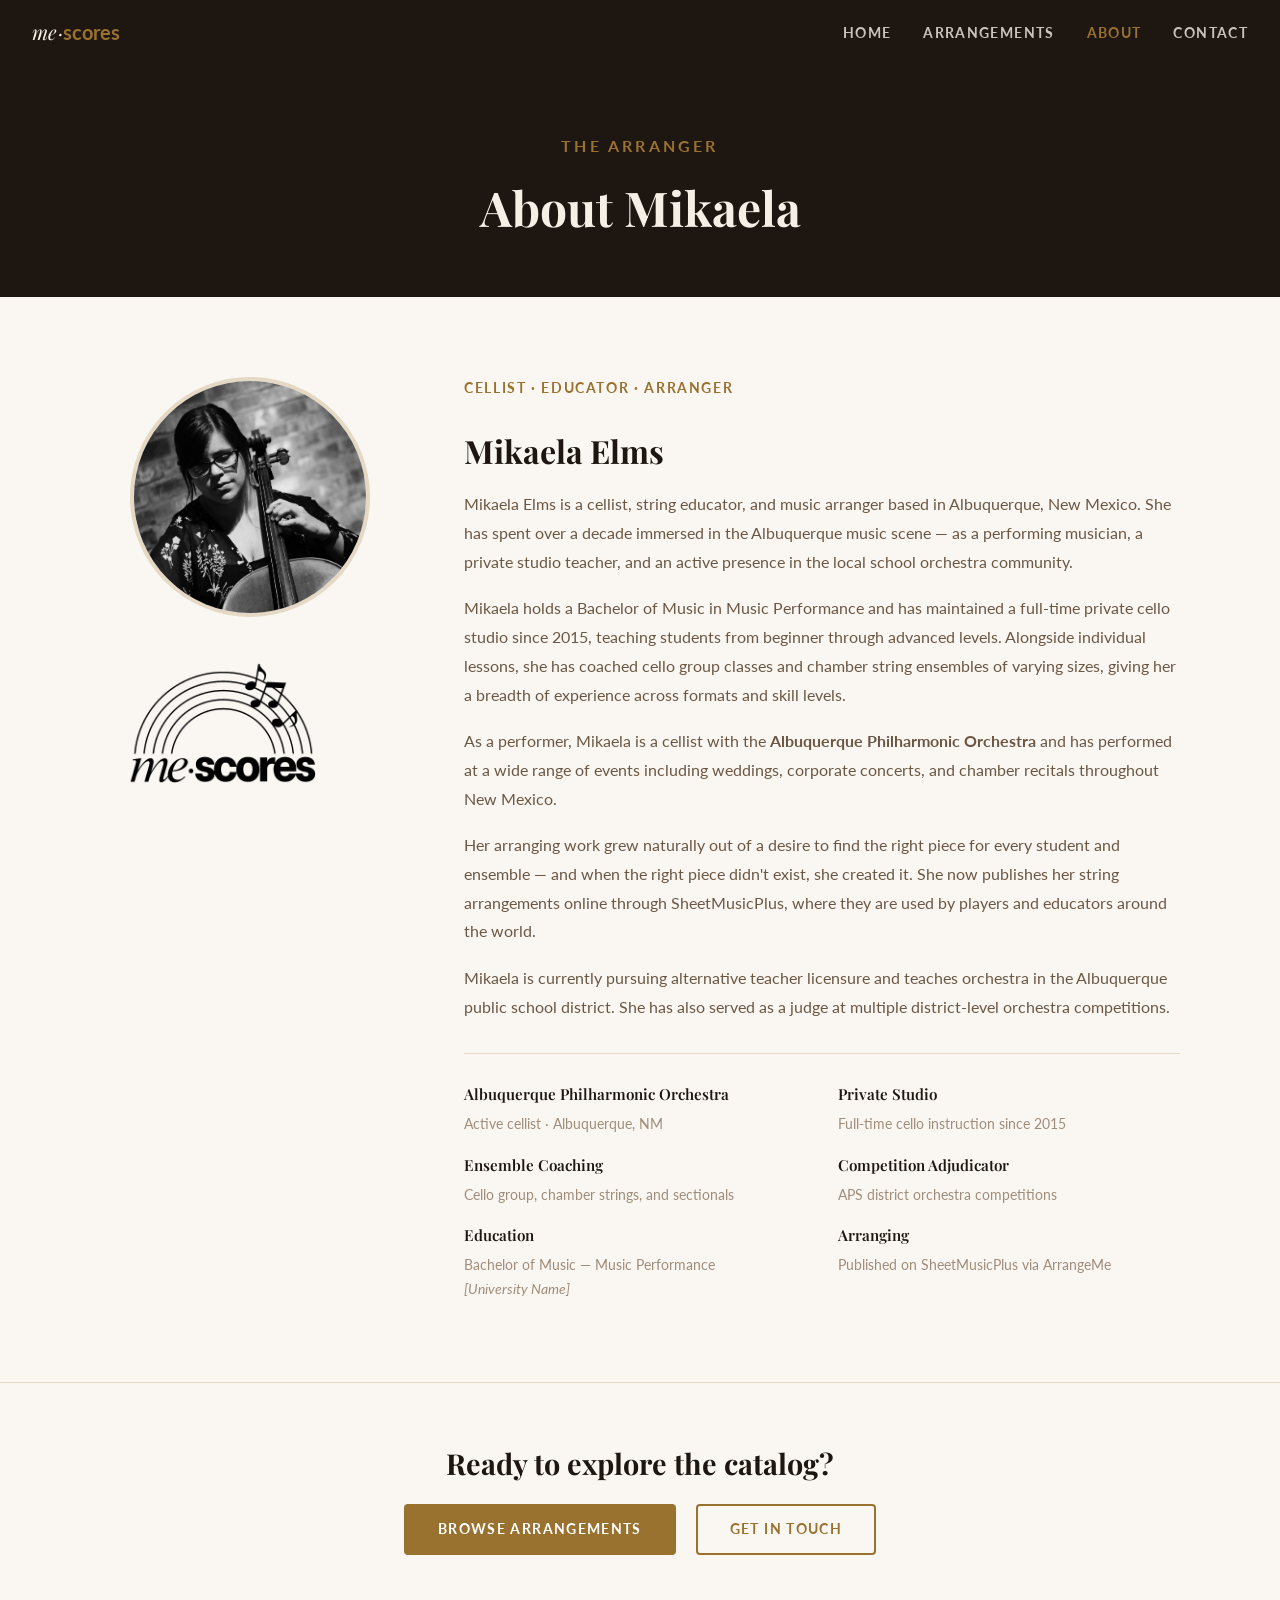
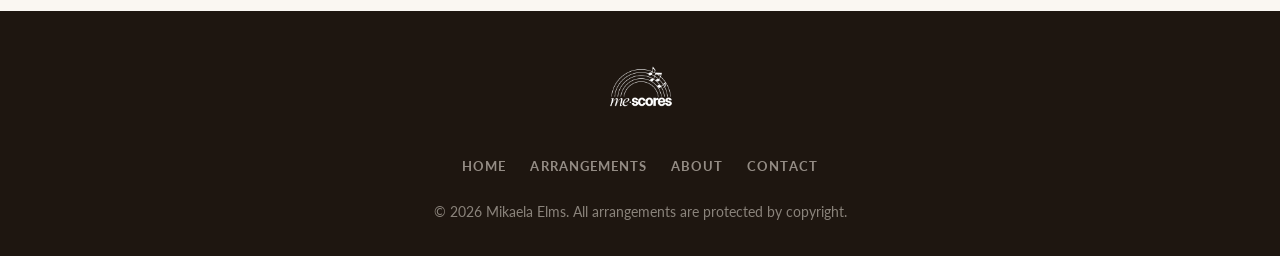
==== commit 33f6b8f0: "align images" ====
--- a/about.html
+++ b/about.html
@@ -35,14 +35,11 @@
     <div class="about-grid">
 
       <!-- Photo -->
-      <div>
-        <!-- Replace the placeholder below with:
-             <img class="about-photo" src="images/mikaela.jpg" alt="Mikaela Elms">
-             once you have a photo ready. -->
+      <div style="text-align:center;">
         <img class="about-photo" src="103149366_10158964871916535_1769505863050712663_n.jpg" alt="Mikaela Elms playing cello">
         <!-- Brand logo below photo -->
-        <div style="text-align:center; margin-top:1.5rem;">
-          <img src="logo-black.png" alt="me·scores — Arrangements by Mikaela Elms" style="max-width:220px; width:100%; height:auto;">
+        <div style="margin-top:1.5rem;">
+          <img src="logo-black.png" alt="me·scores — Arrangements by Mikaela Elms" style="max-width:240px; width:100%; height:auto;">
         </div>
       </div>
 
